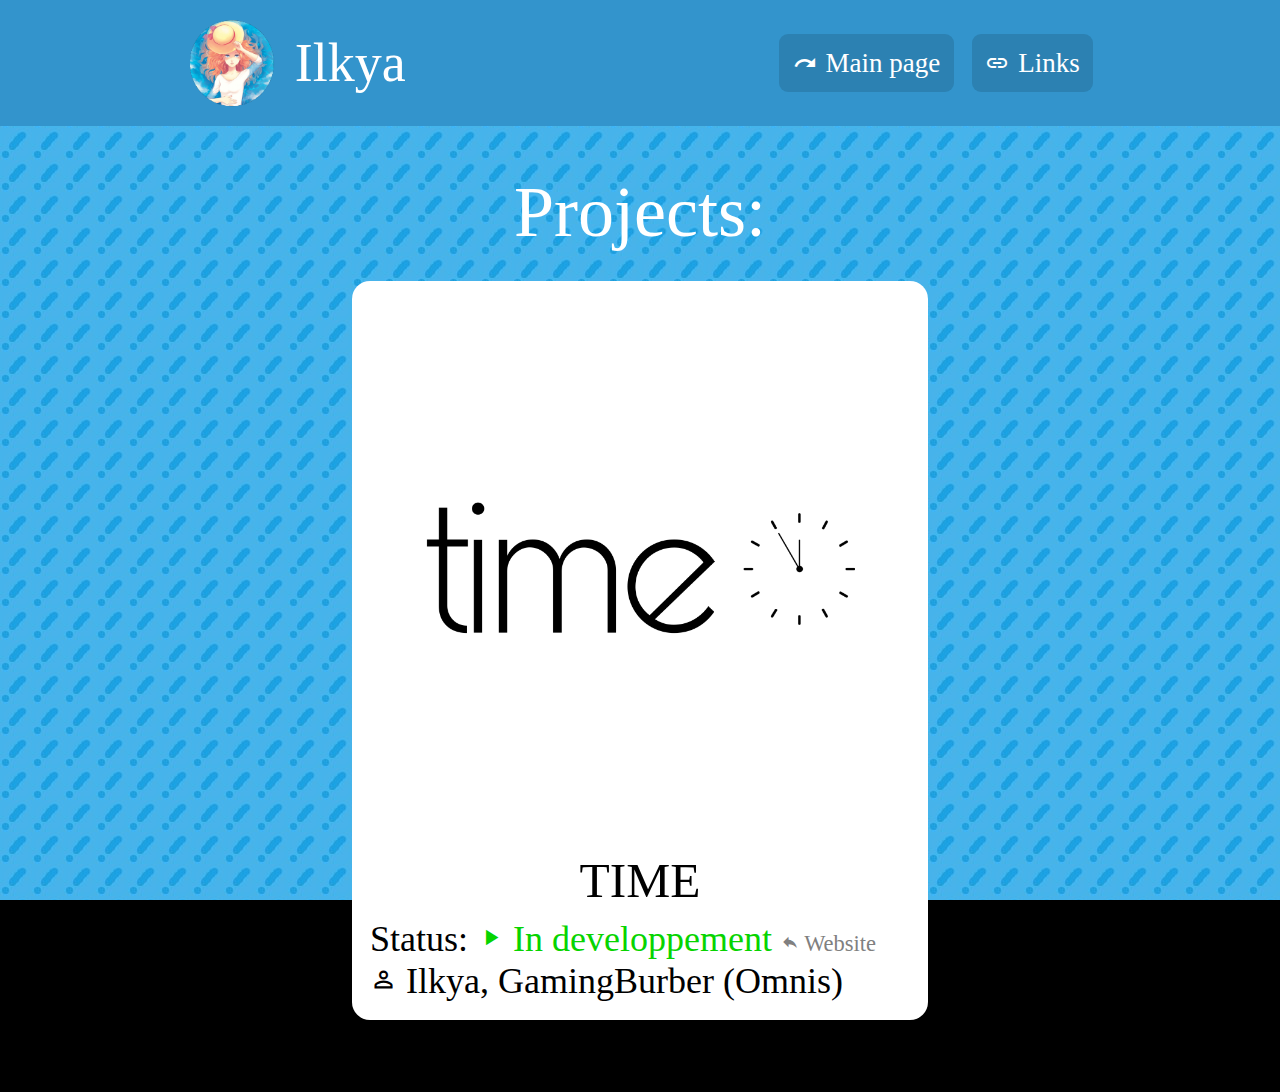
==== pages/projects.html @ 852078fe "Update projects.html" ====
<!DOCTYPE html>
<html lang="en">
<head>
    <!-- Main -->
    <meta charset="UTF-8">
    <meta http-equiv="X-UA-Compatible" content="IE=edge">
    <meta name="viewport" content="width=device-width, initial-scale=1.0">
    <link rel="stylesheet" href="../style.css">
    <link rel="icon" href="../img/icon.ico" type="image/x-icon">
    <title>Projects of Ilkya</title>
    
    <!-- Fonts -->
    <link href="https://fonts.googleapis.com/icon?family=Material+Icons" rel="stylesheet">
    <link rel="preconnect" href="https://fonts.googleapis.com">
    <link rel="preconnect" href="https://fonts.gstatic.com" crossorigin>
    <link href="https://fonts.googleapis.com/css2?family=Roboto&display=swap" rel="stylesheet">
    <link href="https://fonts.googleapis.com/css2?family=Nunito:wght@900&display=swap" rel="stylesheet"> 
</head>
<body>
    <header>
        <a href="../index.html"><div class="logo">
            <img src="../img/logo.png" alt="">
            <h1>Ilkya</h1>
        </div></a>
        <ul class="navigation">
            <a href="../index.html"><li>
                <span class="material-icons">redo</span>
                <span>Main page</span>
            </li></a>
            <a href="links.html"><li class="no-margin">
                <span class="material-icons">link</span>
                <span>Links</span>
            </li></a>
        </ul>
    </header>
    <main>
        <span class="project-text">Projects:</span>
        <div class="projects">
            
            <a href="https://sites.google.com/view/omnis-timegame/english" target="_blank"><div class="project">
                <div>
                    <img src="../img/time.png" alt=""><h1>TIME</h1>
                </div>
                <span class="status">Status: <span class="on-proccess"><span class="material-icons">play_arrow</span> In developpement</span>
                <span class="see-more"><span class="material-icons">reply</span> Website</span>
                <span class="withsomeone"><span class="material-icons">perm_identity</span> Ilkya, GamingBurber (Omnis)</span>
            </div></a>
        </div>
    </main>
</body>
</html>
---- style.css ----
@font-face {
  font-family: milk;
  src: url(font/daddystopthis.ttf);
}
* {
  box-sizing: border-box;
}
a {
  all: unset;
  display: block;
}
.no-margin {
  margin: 0;
}
.no-padding {
  padding: 0;
}
body,
h1,
h2,
p,
ul,
li {
  margin: 0;
  padding: 0;
}
h1 {
  font-weight: normal;
}
.material-icons {
  display: flex;
  align-items: center;
  justify-content: center;
}
body {
  background: url(img/bg.png) repeat fixed black;
  animation: change-background 2s linear infinite;
  min-height: 100vh;
  display: flex;
  flex-direction: column;
}
header {
  display: flex;
  justify-content: space-around;
  align-items: center;
  background-color: #3394cc;
}
header .logo {
  cursor: pointer;
  display: flex;
  align-items: center;
  padding: 2vmin;
}
header .logo h1 {
  font-weight: normal;
  font-size: 6vmin;
  padding-left: 2vh;
  color: white;
  font-family: 'Grape Nuts', cursive;
}
header .logo img {
  width: 10vmin;
}
header .navigation {
  padding: 2vh;
  display: flex;
  align-items: center;
  list-style: none;
  font-size: 3vmin;
  color: white;
  font-family: 'Grape Nuts', cursive;
}
header .navigation .no-margin {
  margin: 0px;
}
header .navigation li {
  margin-right: 2vh;
  display: flex;
  align-items: center;
  padding: 1.5vmin;
  background-color: #2c81b2;
  border-radius: 1vmin;
  cursor: pointer;
  transition-duration: 0.3s;
}
header .navigation li:hover {
  transition-duration: 0.3s;
  transform: scale(0.9);
  color: #339ccc;
}
header .navigation .material-icons {
  padding-right: 1vmin;
}
header .ads {
  transform: scale(0);
  animation: bounce-in 1s ease-in-out 2s 1 normal both;
  background-color: #2DB4B4;
  border-radius: 2vmin;
  padding: 0.5vmax;
  font-size: 1.5vmax;
  display: flex;
  flex-direction: column;
  align-items: center;
  justify-content: center;
  position: absolute;
  margin-top: 10vmax;
}
header .ads .material-icons {
  font-size: 2vmax;
}
.princip-logo {
  animation: bounce-in 1s ease-in-out 0s 1 normal;
}
.princip {
  display: flex;
  align-items: center;
  justify-content: space-evenly;
  font-family: 'Grape Nuts', cursive;
  text-align: center;
  color: white;
}
.princip img {
  padding: 10vmin;
  width: 40vw;
}
.princip article {
  animation: slideInRight 1s ease-in-out 0s 1 normal;
  font-size: 4vmin;
  padding: 10vmin;
}
.princip .material-icons {
  font-size: 3vmin;
}
.project-text {
  display: flex;
  flex-direction: row;
  justify-content: space-around;
  padding-top: 5vmin;
  font-family: 'Grape Nuts', cursive;
  color: white;
  font-size: 8vmin;
}
.projects {
  display: flex;
  flex-wrap: wrap;
  justify-content: space-around;
  margin-bottom: 5vmin;
}
.projects a {
  display: flex;
  justify-content: center;
}
.projects .project {
  width: 45vw;
  display: flex;
  flex-direction: column;
  align-items: left;
  margin: 3vmin;
  padding: 2vmin;
  border-radius: 2vmin;
  background-color: white;
  font-family: 'Grape Nuts', cursive;
  transition-duration: 0.3s;
}
.projects .project .description {
  font-size: 2.5vmin;
  color: gray;
}
.projects .project .soon {
  height: 100%;
  display: flex;
  justify-content: space-around;
  align-items: center;
  color: gainsboro;
  font-size: 10vmax;
}
.projects .project img {
  padding: 1vmin;
  border-radius: 2vmin;
  width: 100%;
}
.projects .project h1 {
  padding: 1vmin;
  text-align: center;
  font-size: 5.5vmin;
}
.projects .project .status {
  font-size: 4vmin;
}
.projects .project .status .material-icons {
  font-size: 3vmin;
}
.projects .project .status .not-started {
  color: #7f7f7f;
}
.projects .project .status .frozen {
  color: #0033ff;
}
.projects .project .status .on-proccess {
  color: #07d400;
}
.projects .project .see-more {
  font-size: 2.5vmin;
  color: gray;
}
.projects .project .see-more .material-icons {
  font-size: 2vmin;
}
.projects .project:hover {
  cursor: pointer;
  transition-duration: 0.3s;
  transform: scale(1.05);
}
.links {
  display: flex;
  justify-content: space-around;
}
.links .text-links {
  padding: 5vmin 0 5vmin 5vmin;
  font-family: 'Grape Nuts', cursive;
  color: white;
  font-size: 5vmin;
}
.links .text-links .material-icons {
  font-size: 5vmin;
}
.links .link {
  display: flex;
  flex-direction: column;
  align-items: center;
  padding: 5vmin;
}
.links .link div {
  display: flex;
  justify-content: space-around;
  align-items: center;
  background-color: white;
  border-radius: 1vmin;
  font-family: 'Grape Nuts', cursive;
  padding: 1vmin;
  margin: 0 0 3vmin 0;
  width: 40vw;
  transition-duration: 0.3s;
}
.links .link div h1 {
  font-size: 5vmin;
}
.links .link div img {
  width: 3vw;
}
.links .link div:hover {
  cursor: pointer;
  transition-duration: 0.3s;
  transform: scale(1.05);
}
footer {
  display: flex;
  justify-content: space-around;
  margin-top: auto;
  background-color: #00a9dd;
  color: #1ab8f7;
}
footer p {
  font-size: 3vmin;
  font-family: 'Grape Nuts', cursive;
}
@keyframes change-background {
  from {
    background-position-x: -32px;
    background-position-y: -32px;
  }
  to {
    background-position-x: 32px;
    background-position-y: 32px;
  }
}
@keyframes bounce-in {
  0% {
    opacity: 0;
    transform: scale(0.3);
  }
  50% {
    opacity: 1;
    transform: scale(1);
  }
  70% {
    transform: scale(0.9);
  }
  100% {
    transform: scale(1);
  }
}
@keyframes slideInRight {
  0% {
    transform: translateX(100%);
  }
  100% {
    transform: translateX(0);
  }
}
@media (max-width: 820px) {
  .logo h1 {
    display: none;
  }
  .princip {
    flex-direction: column;
  }
  .princip h1 {
    padding: 10vmin 5vmin 5vmin 5vmin;
  }
  .princip img {
    padding: 10vmin 0 0 0;
  }
  .projects {
    flex-direction: column;
    align-items: center;
  }
  .projects .project {
    width: 90%;
  }
  .links {
    align-items: center;
    flex-direction: column;
  }
  .links .text-links {
    padding: 4vmin 4vmin 0 4vmin;
  }
  .links .link div {
    width: 60vw;
  }
}
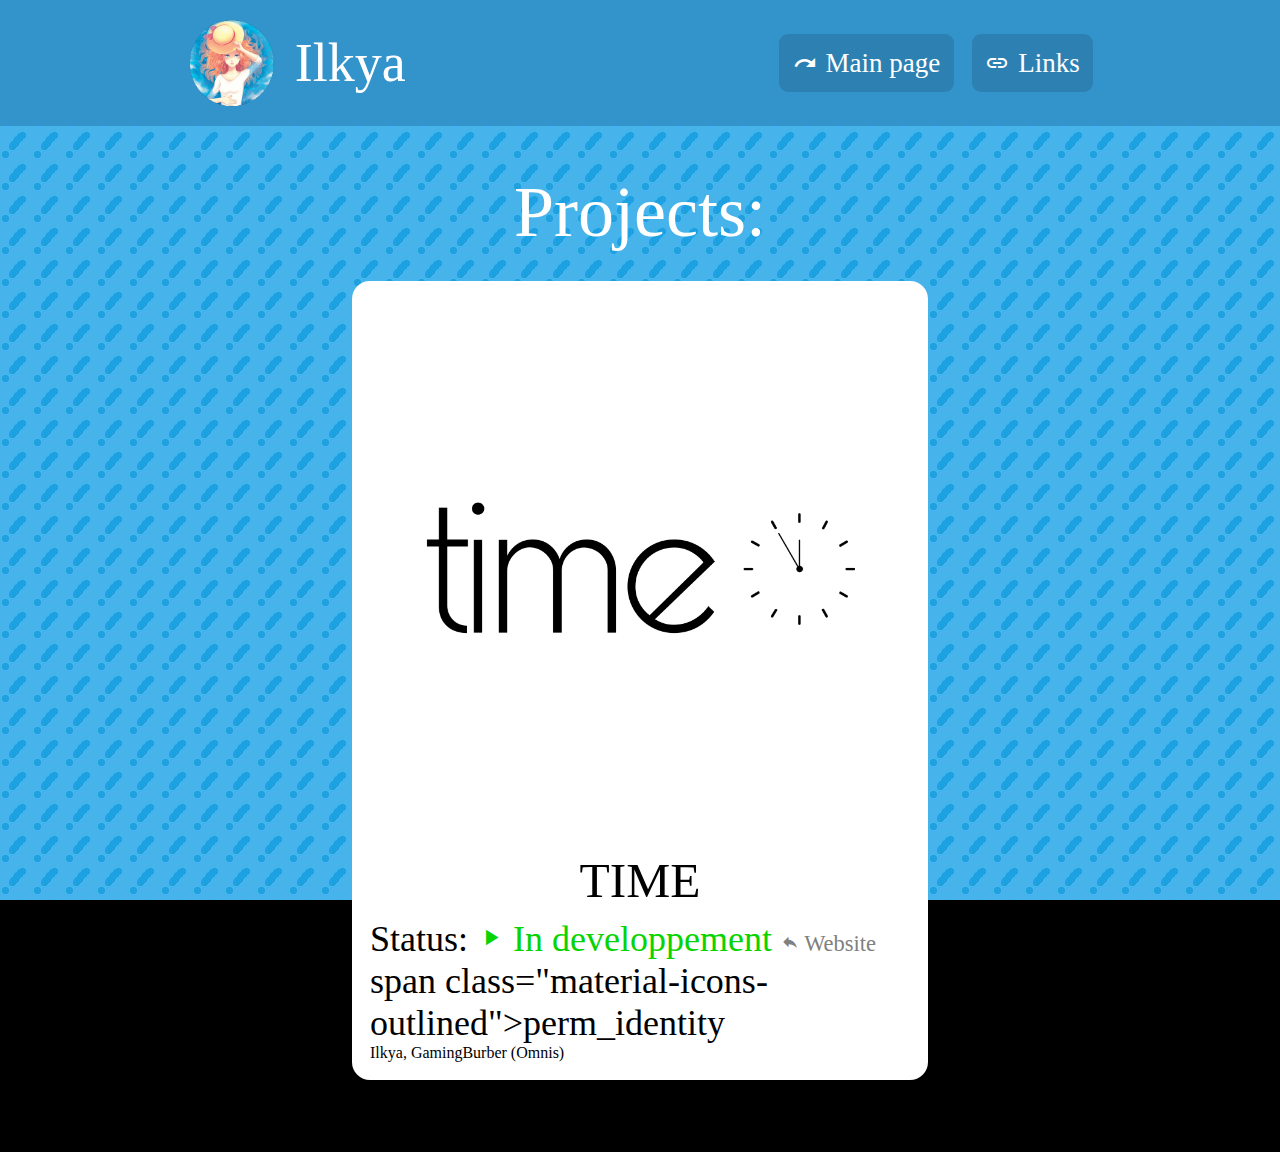
==== commit 8881d304: "Update projects.html" ====
--- a/pages/projects.html
+++ b/pages/projects.html
@@ -43,7 +43,7 @@
                 </div>
                 <span class="status">Status: <span class="on-proccess"><span class="material-icons">play_arrow</span> In developpement</span>
                 <span class="see-more"><span class="material-icons">reply</span> Website</span>
-                <span class="withsomeone"><span class="material-icons">perm_identity</span> Ilkya, GamingBurber (Omnis)</span>
+                <span class="with"></span>span class="material-icons-outlined">perm_identity</span> Ilkya, GamingBurber (Omnis)</span>
             </div></a>
         </div>
     </main>
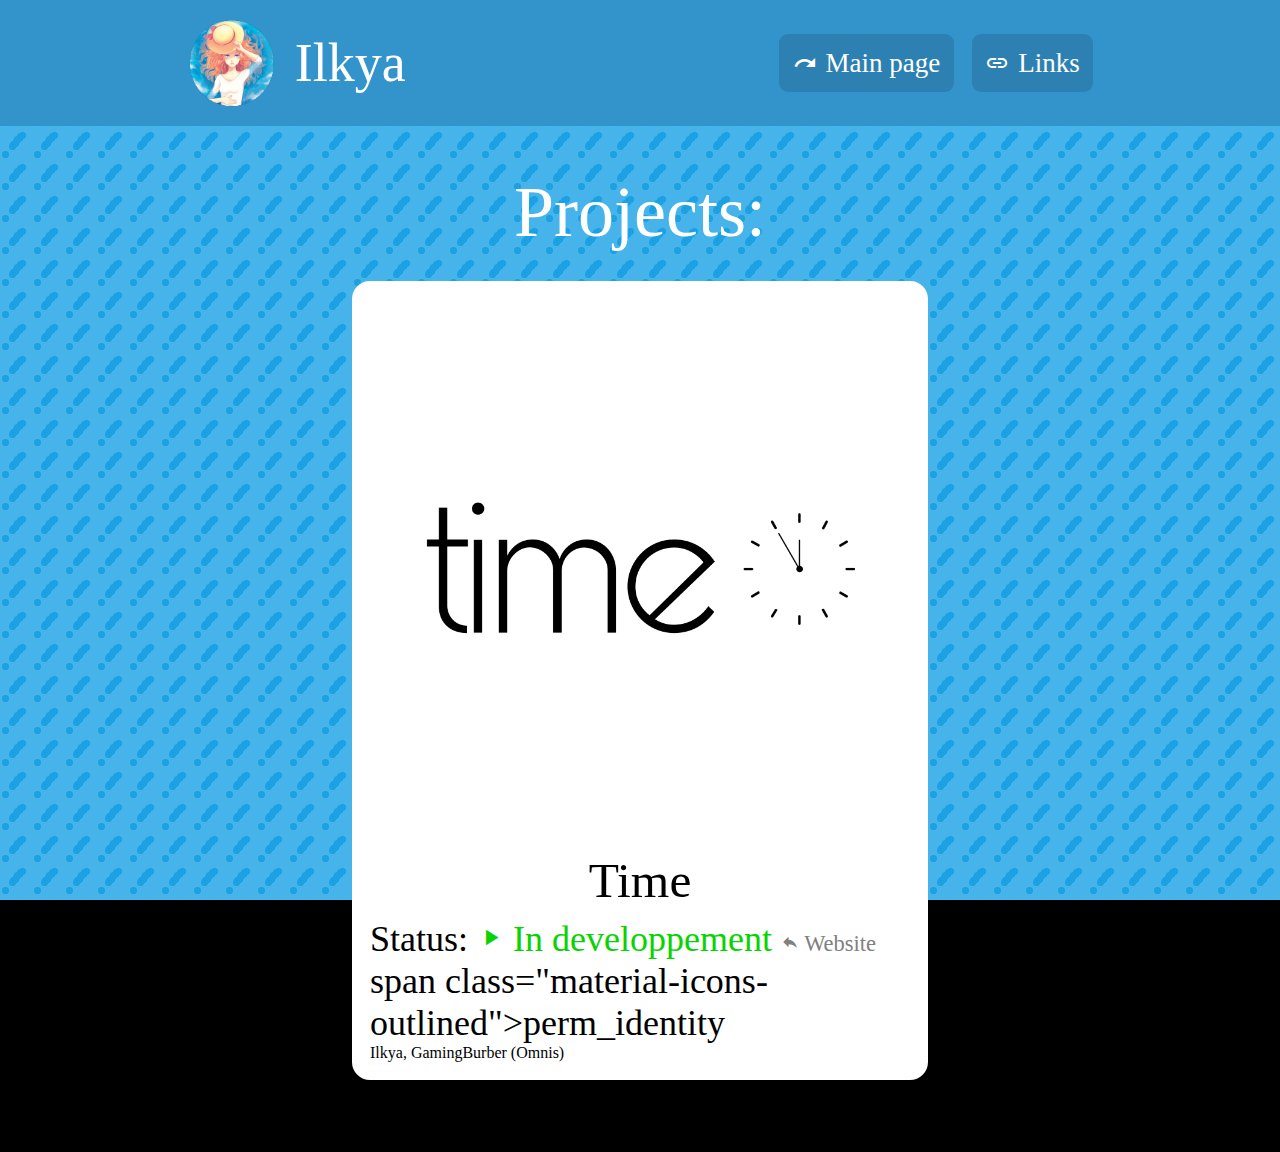
==== commit d4054429: "Update projects.html" ====
--- a/pages/projects.html
+++ b/pages/projects.html
@@ -21,6 +21,7 @@
         <a href="../index.html"><div class="logo">
             <img src="../img/logo.png" alt="">
             <h1>Ilkya</h1>
+            <audio autoplay="true" src="https://upload.wikimedia.org/wikipedia/commons/c/c8/Example.ogg">
         </div></a>
         <ul class="navigation">
             <a href="../index.html"><li>
@@ -39,10 +40,11 @@
             
             <a href="https://sites.google.com/view/omnis-timegame/english" target="_blank"><div class="project">
                 <div>
-                    <img src="../img/time.png" alt=""><h1>TIME</h1>
+                    <img src="../img/time.png" alt=""><h1>Time</h1>
                 </div>
                 <span class="status">Status: <span class="on-proccess"><span class="material-icons">play_arrow</span> In developpement</span>
                 <span class="see-more"><span class="material-icons">reply</span> Website</span>
+                <br>
                 <span class="with"></span>span class="material-icons-outlined">perm_identity</span> Ilkya, GamingBurber (Omnis)</span>
             </div></a>
         </div>
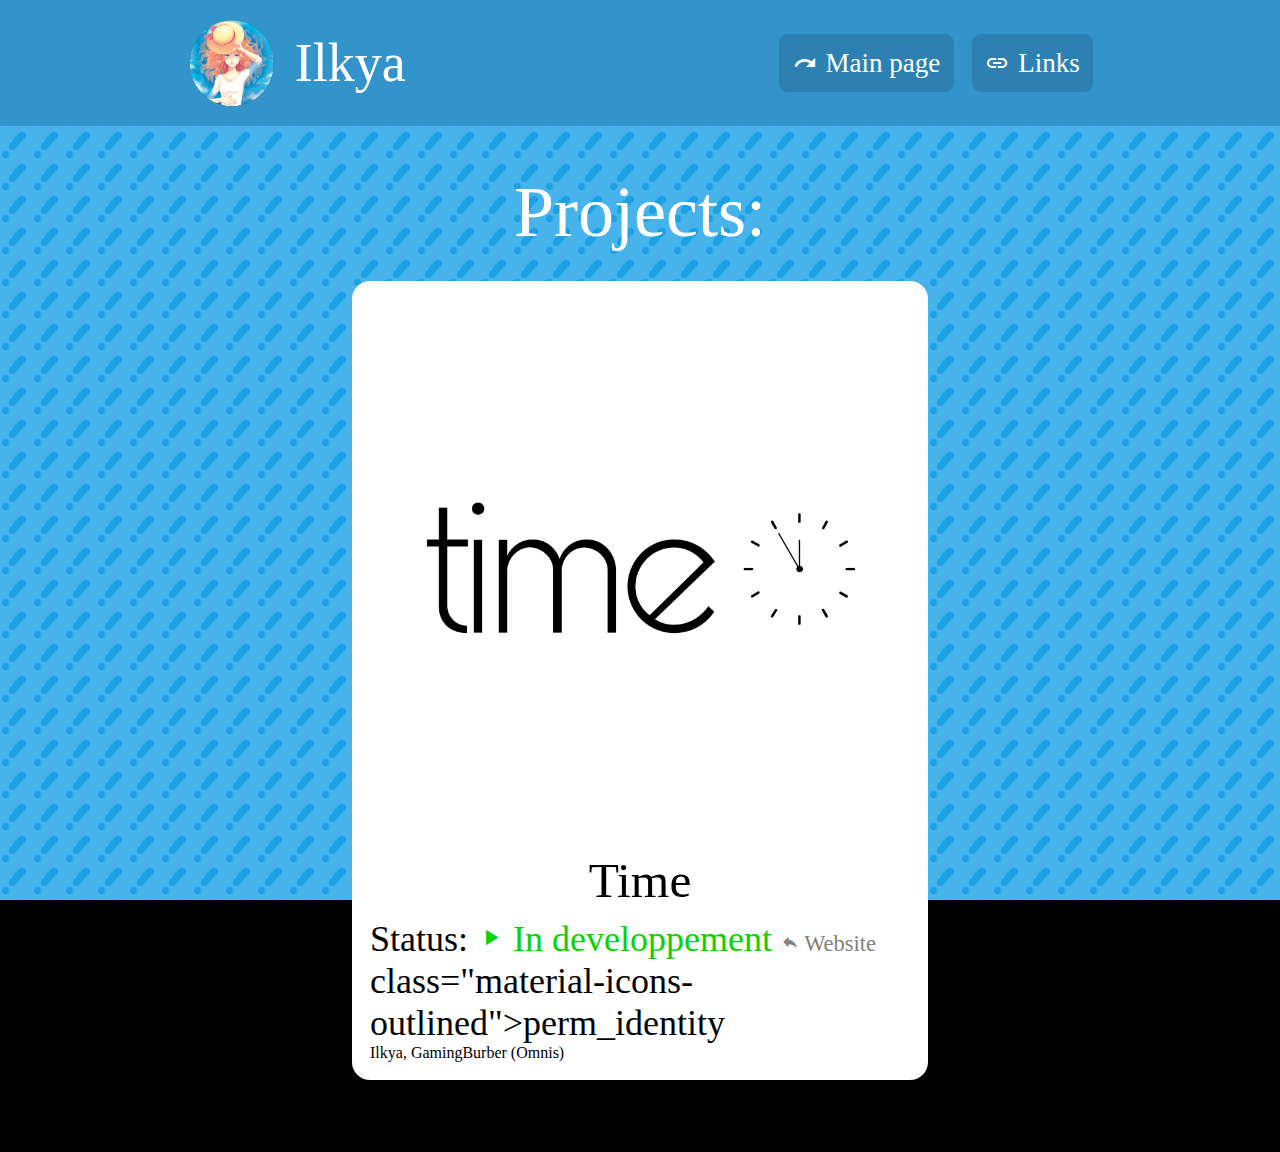
==== commit ebfa8f76: "Update projects.html" ====
--- a/pages/projects.html
+++ b/pages/projects.html
@@ -45,7 +45,7 @@
                 <span class="status">Status: <span class="on-proccess"><span class="material-icons">play_arrow</span> In developpement</span>
                 <span class="see-more"><span class="material-icons">reply</span> Website</span>
                 <br>
-                <span class="with"></span>span class="material-icons-outlined">perm_identity</span> Ilkya, GamingBurber (Omnis)</span>
+                <span class="with"></span> class="material-icons-outlined">perm_identity</span> Ilkya, GamingBurber (Omnis)</span>
             </div></a>
         </div>
     </main>
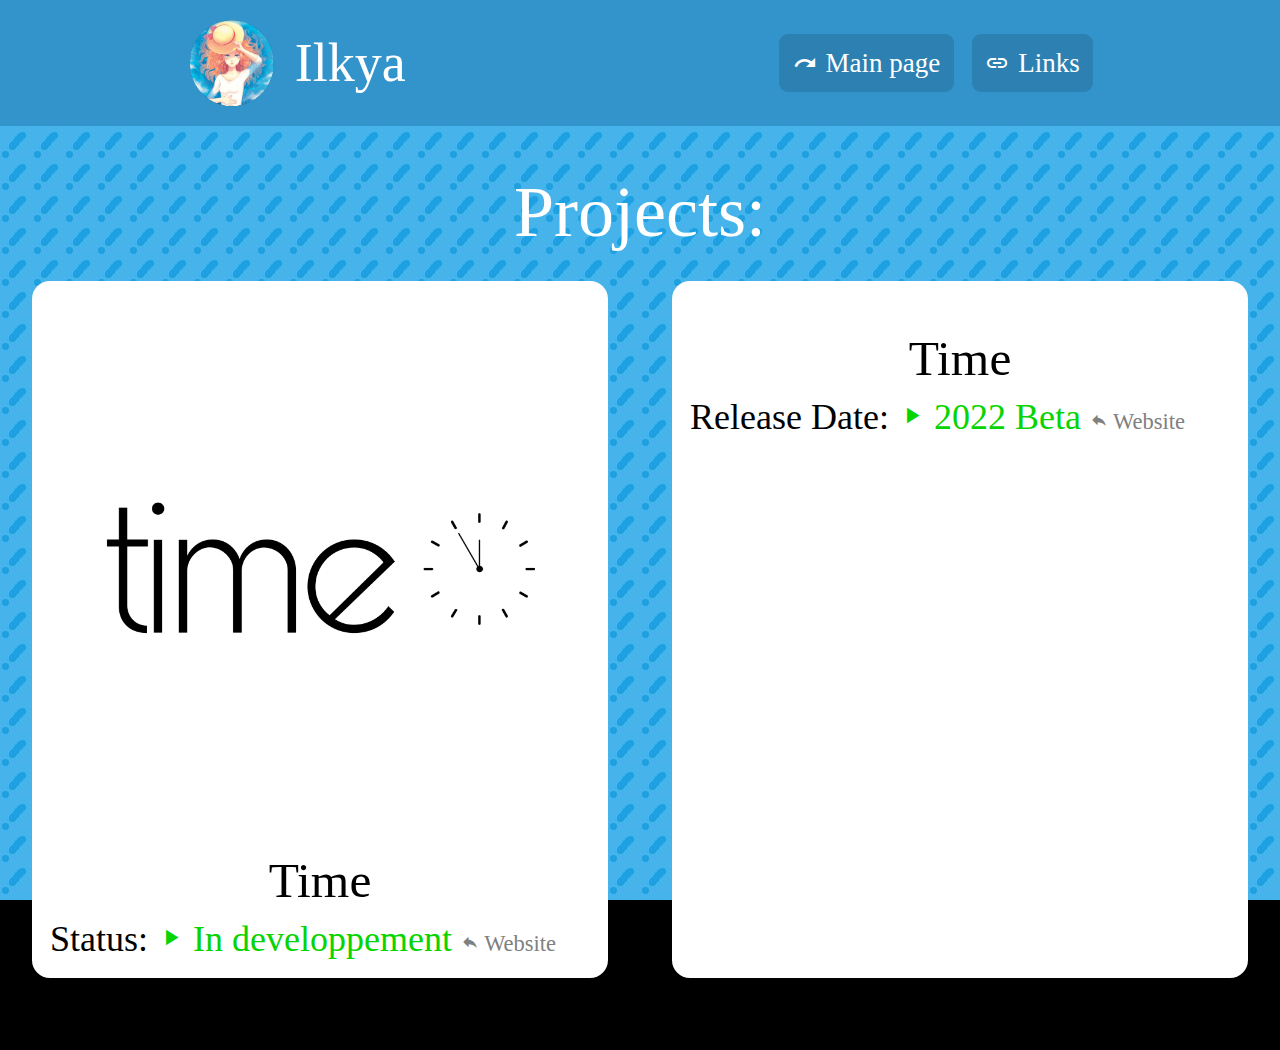
==== commit f1183ca6: "Update projects.html" ====
--- a/pages/projects.html
+++ b/pages/projects.html
@@ -21,7 +21,6 @@
         <a href="../index.html"><div class="logo">
             <img src="../img/logo.png" alt="">
             <h1>Ilkya</h1>
-            <audio autoplay="true" src="https://upload.wikimedia.org/wikipedia/commons/c/c8/Example.ogg">
         </div></a>
         <ul class="navigation">
             <a href="../index.html"><li>
@@ -44,10 +43,15 @@
                 </div>
                 <span class="status">Status: <span class="on-proccess"><span class="material-icons">play_arrow</span> In developpement</span>
                 <span class="see-more"><span class="material-icons">reply</span> Website</span>
-                <br>
-                <span class="with"></span> class="material-icons-outlined">perm_identity</span> Ilkya, GamingBurber (Omnis)</span>
+            </div></a>
+                            <a href="https://ilkyaa/.github.io/omnisos" target="_blank"><div class="project">
+                <div>
+                    <img src="../img/OmnisOsBeta.png" alt=""><h1>Time</h1>
+                </div>
+                <span class="status">Release Date: <span class="on-proccess"><span class="material-icons">play_arrow</span> 2022 Beta</span>
+                <span class="see-more"><span class="material-icons">reply</span> Website</span>
             </div></a>
         </div>
     </main>
 </body>
-</html>+</html>
--- a/style.css
+++ b/style.css
@@ -328,4 +328,4 @@
   .links .link div {
     width: 60vw;
   }
-}
+}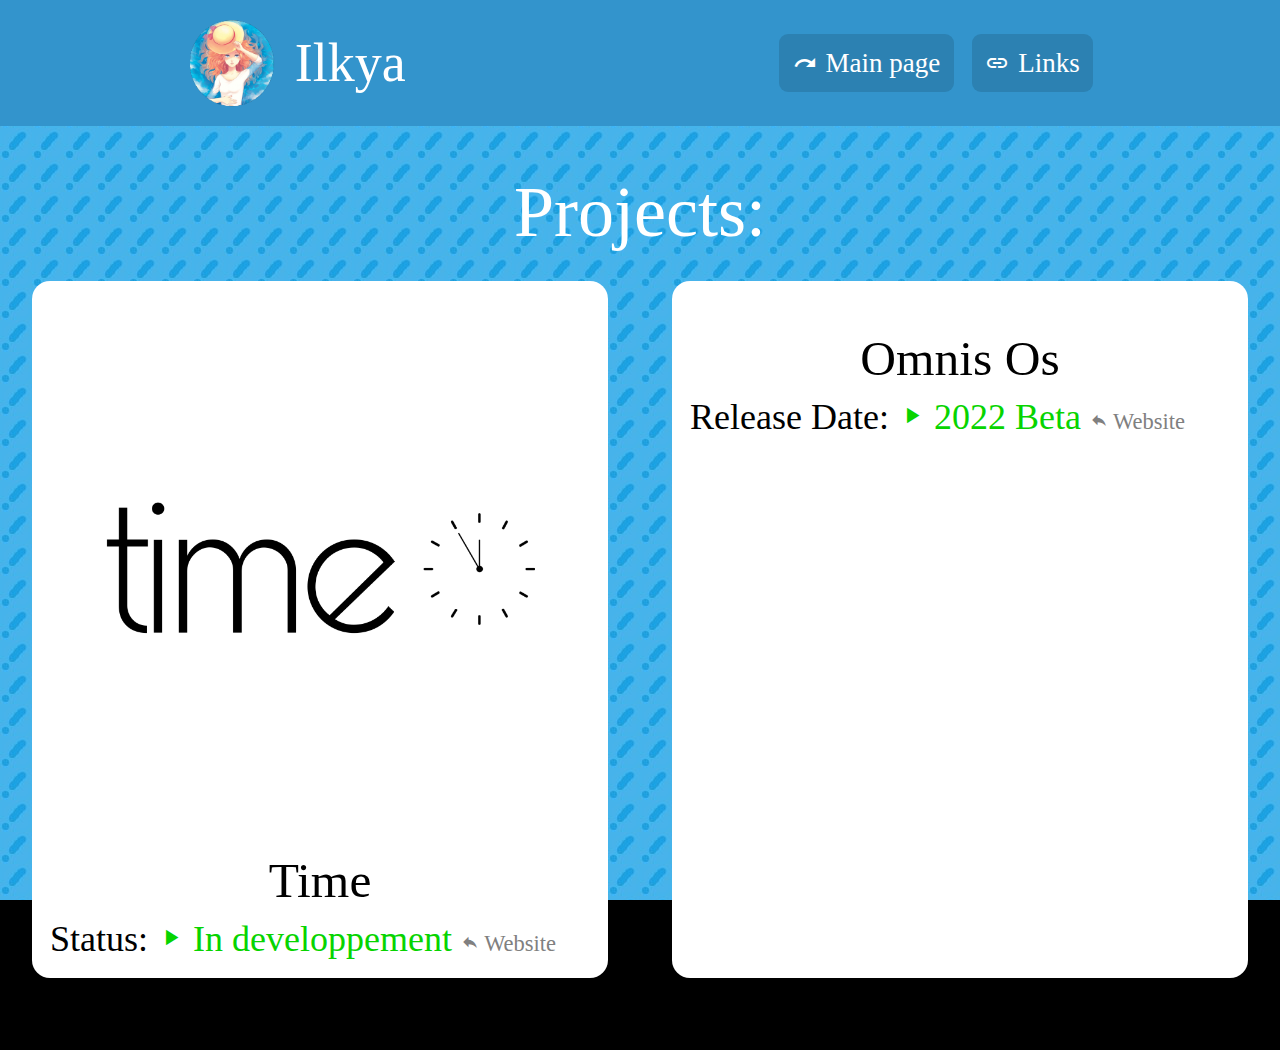
==== commit 95095878: "Update projects.html" ====
--- a/pages/projects.html
+++ b/pages/projects.html
@@ -46,7 +46,7 @@
             </div></a>
                             <a href="https://ilkyaa/.github.io/omnisos" target="_blank"><div class="project">
                 <div>
-                    <img src="../img/OmnisOsBeta.png" alt=""><h1>Time</h1>
+                    <img src="../img/OmnisOsBeta.png" alt=""><h1>Omnis Os</h1>
                 </div>
                 <span class="status">Release Date: <span class="on-proccess"><span class="material-icons">play_arrow</span> 2022 Beta</span>
                 <span class="see-more"><span class="material-icons">reply</span> Website</span>
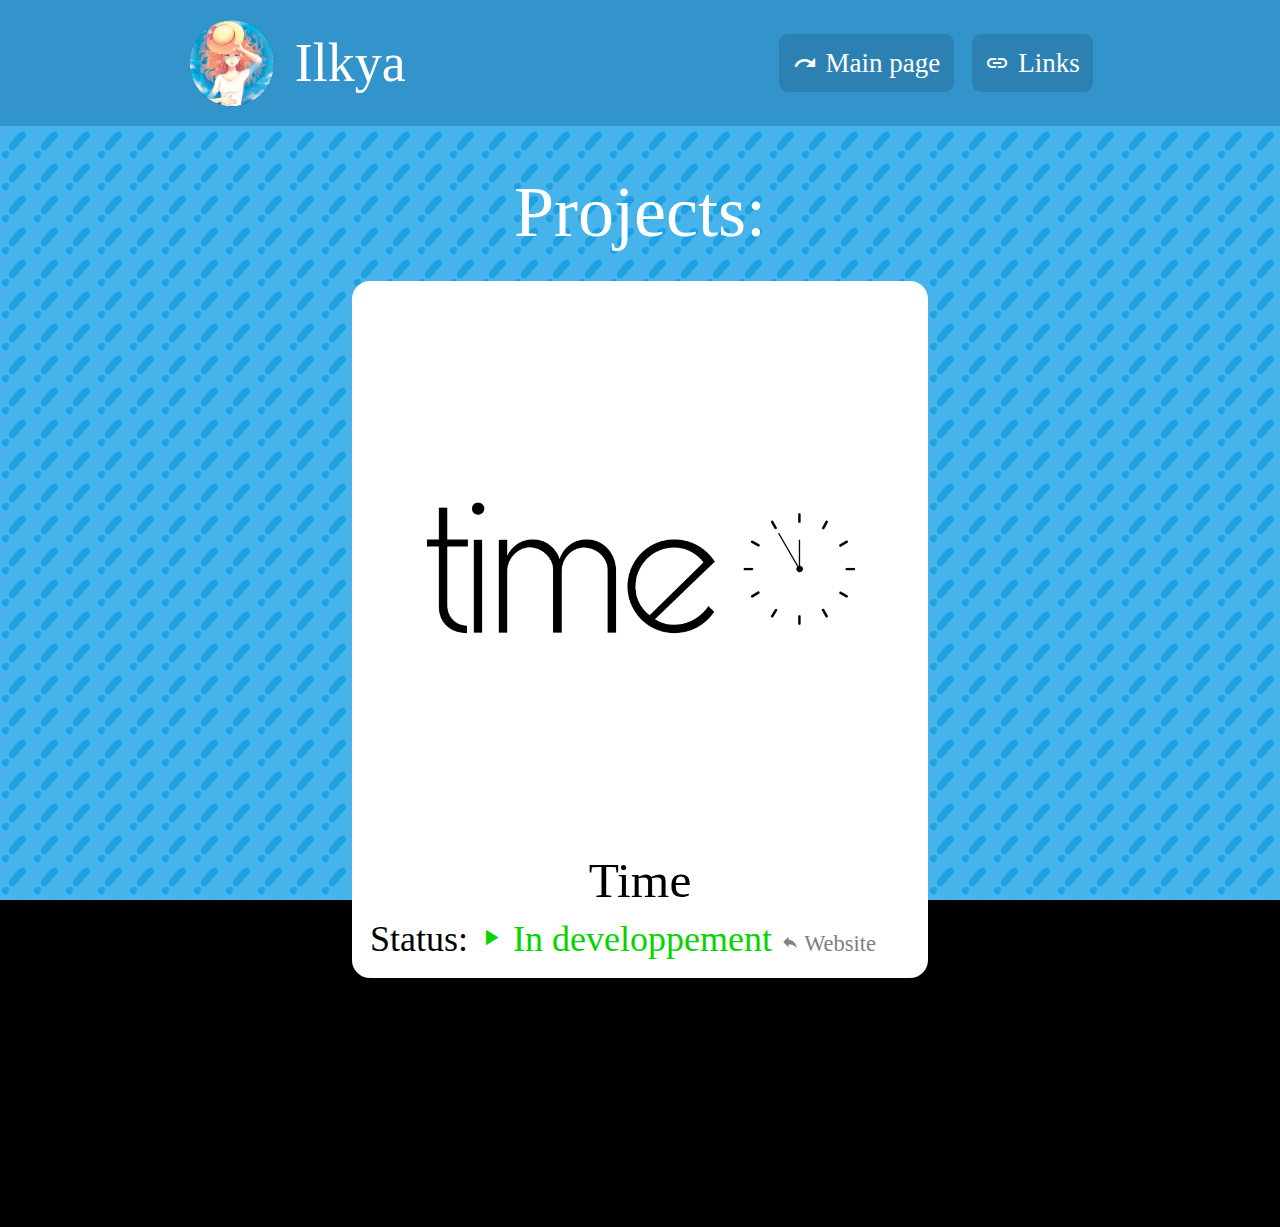
==== commit 69e54b56: "Update projects.html" ====
--- a/pages/projects.html
+++ b/pages/projects.html
@@ -44,14 +44,20 @@
                 <span class="status">Status: <span class="on-proccess"><span class="material-icons">play_arrow</span> In developpement</span>
                 <span class="see-more"><span class="material-icons">reply</span> Website</span>
             </div></a>
-                            <a href="https://ilkyaa/.github.io/omnisos" target="_blank"><div class="project">
+                    
+                </div>
+                <span class="status">Not Finished<span class="on-proccess"><span class="material-icons">play_arrow</span> By ilkya</span>
+                <span class="see-more"><span class="material-icons">reply</span> Playlist</span>
+            </div></a>
+                               <iframe style="border-radius:12px" src="https://open.spotify.com/embed/playlist/2EaIIq6MWDvKlnA3PuicBu?utm_source=generator" width="100%" height="80" frameBorder="0" allowfullscreen="" allow="autoplay; clipboard-write; encrypted-media; fullscreen; picture-in-picture"></iframe> <div class="project">
                 <div>
-                    <img src="../img/OmnisOsBeta.png" alt=""><h1>Omnis Os</h1>
+                    <h1>ElecPoChill</h1>
                 </div>
-                <span class="status">Release Date: <span class="on-proccess"><span class="material-icons">play_arrow</span> 2022 Beta</span>
+                <span class="status">Status: <span class="on-proccess"><span class="material-icons">play_arrow</span> In developpement</span>
                 <span class="see-more"><span class="material-icons">reply</span> Website</span>
             </div></a>
         </div>
     </main>
 </body>
 </html>
+
